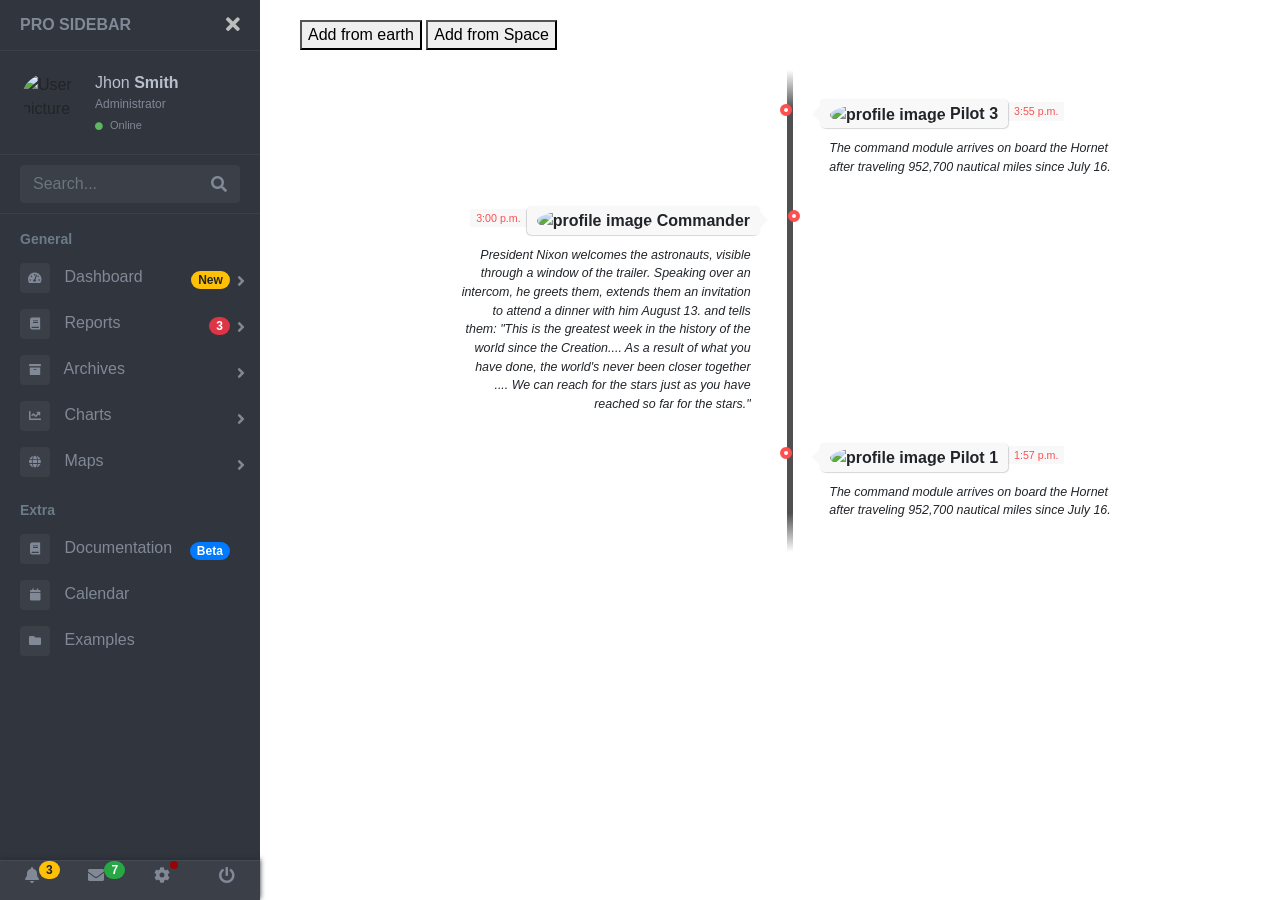
==== archive/index.html @ a6f6be6d "added archive" ====
<!DOCTYPE html>
<html lang="en">

<head>
	<meta charset="UTF-8">
	<title>Archive</title>
	<link rel="stylesheet" href="./style.css">
	<link rel="stylesheet" href="path/to/font-awesome/css/font-awesome.min.css">
	<link rel="stylesheet" href="https://cdnjs.cloudflare.com/ajax/libs/twitter-bootstrap/4.1.1/css/bootstrap.css">
	<link rel="stylesheet" href="https://use.fontawesome.com/releases/v5.0.13/css/all.css">

</head>

<body>
	<link
		href='https://fonts.googleapis.com/css?family=Open+Sans:400,300,300italic,400italic,600,600italic,700,700italic'
		rel='stylesheet' type='text/css'>
	<link href="">

	<div class="page-wrapper chiller-theme toggled">
		<a id="show-sidebar" class="btn btn-sm btn-dark" href="#">
			<i class="fas fa-bars"></i>
		</a>
		<nav id="sidebar" class="sidebar-wrapper">
			<div class="sidebar-content">
				<div class="sidebar-brand">
					<a href="#">pro sidebar</a>
					<div id="close-sidebar">
						<i class="fas fa-times"></i>
					</div>
				</div>
				<div class="sidebar-header">
					<div class="user-pic">
						<img class="img-responsive img-rounded"
							src="https://raw.githubusercontent.com/azouaoui-med/pro-sidebar-template/gh-pages/src/img/user.jpg"
							alt="User picture">
					</div>
					<div class="user-info">
						<span class="user-name">Jhon
							<strong>Smith</strong>
						</span>
						<span class="user-role">Administrator</span>
						<span class="user-status">
							<i class="fa fa-circle"></i>
							<span>Online</span>
						</span>
					</div>
				</div>
				<!-- sidebar-header  -->
				<div class="sidebar-search">
					<div>
						<div class="input-group">
							<input type="text" class="form-control search-menu" placeholder="Search...">
							<div class="input-group-append">
								<span class="input-group-text">
									<i class="fa fa-search" aria-hidden="true"></i>
								</span>
							</div>
						</div>
					</div>
				</div>
				<!-- sidebar-search  -->
				<div class="sidebar-menu">
					<ul>
						<li class="header-menu">
							<span>General</span>
						</li>
						<li class="sidebar-dropdown">
							<a href="#">
								<i class="fa fa-tachometer-alt"></i>
								<span>Dashboard</span>
								<span class="badge badge-pill badge-warning">New</span>
							</a>
							<div class="sidebar-submenu">
								<ul>
									<li>
										<a href="#">Archive 1
											<span class="badge badge-pill badge-success">Pro</span>
										</a>
									</li>
									<li>
										<a href="#">Lunar mission 2021</a>
									</li>
									<li>
										<a href="#">applo 11</a>
									</li>
								</ul>
							</div>
						</li>
						<li class="sidebar-dropdown">
							<a href="#">
								<i class="fa fa-book"></i>
								<span>Reports</span>
								<span class="badge badge-pill badge-danger">3</span>
							</a>
							<div class="sidebar-submenu">
								<ul>
									<li>
										<a href="#">Create new

										</a>
									</li>
									<li>
										<a href="#">Import</a>
									</li>
									<li>
										<a href="#">Credit cart</a>
									</li>
								</ul>
							</div>
						</li>
						<li class="sidebar-dropdown">
							<a href="#">
								<i class="fa fa-archive"></i>
								<span>Archives</span>
							</a>
							<div class="sidebar-submenu">
								<ul>
									<li>
										<a href="#">General</a>
									</li>
									<li>
										<a href="#">Panels</a>
									</li>
									<li>
										<a href="#">Tables</a>
									</li>
									<li>
										<a href="#">Icons</a>
									</li>
									<li>
										<a href="#">Forms</a>
									</li>
								</ul>
							</div>
						</li>
						<li class="sidebar-dropdown">
							<a href="#">
								<i class="fa fa-chart-line"></i>
								<span>Charts</span>
							</a>
							<div class="sidebar-submenu">
								<ul>
									<li>
										<a href="#">Pie chart</a>
									</li>
									<li>
										<a href="#">Line chart</a>
									</li>
									<li>
										<a href="#">Bar chart</a>
									</li>
									<li>
										<a href="#">Histogram</a>
									</li>
								</ul>
							</div>
						</li>
						<li class="sidebar-dropdown">
							<a href="#">
								<i class="fa fa-globe"></i>
								<span>Maps</span>
							</a>
							<div class="sidebar-submenu">
								<ul>
									<li>
										<a href="#">Google maps</a>
									</li>
									<li>
										<a href="#">Open street map</a>
									</li>
								</ul>
							</div>
						</li>
						<li class="header-menu">
							<span>Extra</span>
						</li>
						<li>
							<a href="#">
								<i class="fa fa-book"></i>
								<span>Documentation</span>
								<span class="badge badge-pill badge-primary">Beta</span>
							</a>
						</li>
						<li>
							<a href="#">
								<i class="fa fa-calendar"></i>
								<span>Calendar</span>
							</a>
						</li>
						<li>
							<a href="#">
								<i class="fa fa-folder"></i>
								<span>Examples</span>
							</a>
						</li>
					</ul>
				</div>
				<!-- sidebar-menu  -->
			</div>
			<!-- sidebar-content  -->
			<div class="sidebar-footer">
				<a href="#">
					<i class="fa fa-bell"></i>
					<span class="badge badge-pill badge-warning notification">3</span>
				</a>
				<a href="#">
					<i class="fa fa-envelope"></i>
					<span class="badge badge-pill badge-success notification">7</span>
				</a>
				<a href="#">
					<i class="fa fa-cog"></i>
					<span class="badge-sonar"></span>
				</a>
				<a href="#">
					<i class="fa fa-power-off"></i>
				</a>
			</div>
		</nav>
		<main class="page-content">

			<button style="top:0px;left:0px; postion: absolute;" onclick="earth();">
				Add from earth
			</button>
			<button style="top:0px;left:100%; postion: absolute;" onclick="space();">
				Add from Space
			</button>

			<ul class="timeline" id="timelinemain">

				<li>
					<div class="direction-r">
						<div class="flag-wrapper">
							<span class="flag"> <img
									src="https://freedesignfile.com/upload/2017/08/spaceship-icon-vector.png"
									alt="profile image"> Pilot 3</span>
							<span class="time-wrapper"><span class="time">3:55 p.m.</span></span>
						</div>
						<div class="desc">The command module arrives on board the Hornet after traveling 952,700
							nautical miles since July 16.</div>
					</div>
				</li>

				<li>
					<div class="direction-l">
						<div class="flag-wrapper">
							<span class="flag"><img src="https://icon-library.com/images/icon-earth/icon-earth-14.jpg"
									alt="profile image"> Commander</span>
							<span class="time-wrapper"><span class="time">3:00 p.m.</span></span>
						</div>
						<div class="desc">President Nixon welcomes the astronauts, visible through a window of the
							trailer. Speaking over an intercom, he greets them, extends them an invitation to attend a
							dinner with him August 13. and tells them:

							"This is the greatest week in the history of the world since the Creation.... As a result of
							what you have done, the world's never been closer together .... We can reach for the stars
							just as you have reached so far for the stars."</div>
					</div>
				</li>

				<li>
					<div class="direction-r">
						<div class="flag-wrapper">
							<span class="flag"> <img
									src="https://freedesignfile.com/upload/2017/08/spaceship-icon-vector.png"
									alt="profile image"> Pilot 1</span>
							<span class="time-wrapper"><span class="time">1:57 p.m.</span></span>
						</div>
						<div class="desc">The command module arrives on board the Hornet after traveling 952,700
							nautical miles since July 16.</div>
					</div>
				</li>

			</ul>
		</main>
	</div>


	<script src="demo.js">
	</script>
	<script src='https://cdnjs.cloudflare.com/ajax/libs/jquery/2.1.3/jquery.min.js'></script>
	<script src="https://cdnjs.cloudflare.com/ajax/libs/popper.js/1.14.3/esm/popper.js"></script>
	<script src="https://cdnjs.cloudflare.com/ajax/libs/twitter-bootstrap/4.1.1/js/bootstrap.js"></script>
</body>

</html>
---- archive/style.css ----
img {
    border-radius: 50%;
    -o-object-fit: cover;
       object-fit: cover;
    width: 40px;
    height: 40px;
  }

body {	
    margin: 0;
    padding: 0;
    background: rgb(230,230,230);
    
    color: rgb(50,50,50);
    font-family: 'Open Sans', sans-serif;
    font-size: 112.5%;
    line-height: 1.6em;
  }
  
  /* ================ The Timeline ================ */
  
  .timeline {
    position: relative;
    width: 660px;
    margin: 0 auto;
    margin-top: 20px;
    padding: 1em 0;
    list-style-type: none;
  }
  
  .timeline:before {
    position: absolute;
    left: 50%;
    top: 0;
    content: ' ';
    display: block;
    width: 6px;
    height: 100%;
    margin-left: -3px;
    background: rgb(80,80,80);
    background: -moz-linear-gradient(top, rgba(80,80,80,0) 0%, rgb(80,80,80) 8%, rgb(80,80,80) 92%, rgba(80,80,80,0) 100%);
    background: -webkit-gradient(linear, left top, left bottom, color-stop(0%,rgba(30,87,153,1)), color-stop(100%,rgba(125,185,232,1)));
    background: -webkit-linear-gradient(top, rgba(80,80,80,0) 0%, rgb(80,80,80) 8%, rgb(80,80,80) 92%, rgba(80,80,80,0) 100%);
    background: -o-linear-gradient(top, rgba(80,80,80,0) 0%, rgb(80,80,80) 8%, rgb(80,80,80) 92%, rgba(80,80,80,0) 100%);
    background: -ms-linear-gradient(top, rgba(80,80,80,0) 0%, rgb(80,80,80) 8%, rgb(80,80,80) 92%, rgba(80,80,80,0) 100%);
    background: linear-gradient(to bottom, rgba(80,80,80,0) 0%, rgb(80,80,80) 8%, rgb(80,80,80) 92%, rgba(80,80,80,0) 100%);
    
    z-index: 5;
  }
  
  .timeline li {
    padding: 1em 0;
  }
  
  .timeline li:after {
    content: "";
    display: block;
    height: 0;
    clear: both;
    visibility: hidden;
  }
  
  .direction-l {
    position: relative;
    width: 300px;
    float: left;
    text-align: right;
  }
  
  .direction-r {
    position: relative;
    width: 300px;
    float: right;
  }
  
  .flag-wrapper {
    position: relative;
    display: inline-block;
    
    text-align: center;
  }
  
  .flag {
    position: relative;
    display: inline;
    background: rgb(248,248,248);
    padding: 6px 10px;
    border-radius: 5px;
    
    font-weight: 600;
    text-align: left;
  }
  
  .direction-l .flag {
    -webkit-box-shadow: -1px 1px 1px rgba(0,0,0,0.15), 0 0 1px rgba(0,0,0,0.15);
    -moz-box-shadow: -1px 1px 1px rgba(0,0,0,0.15), 0 0 1px rgba(0,0,0,0.15);
    box-shadow: -1px 1px 1px rgba(0,0,0,0.15), 0 0 1px rgba(0,0,0,0.15);
  }
  
  .direction-r .flag {
    -webkit-box-shadow: 1px 1px 1px rgba(0,0,0,0.15), 0 0 1px rgba(0,0,0,0.15);
    -moz-box-shadow: 1px 1px 1px rgba(0,0,0,0.15), 0 0 1px rgba(0,0,0,0.15);
    box-shadow: 1px 1px 1px rgba(0,0,0,0.15), 0 0 1px rgba(0,0,0,0.15);
  }
  
  .direction-l .flag:before,
  .direction-r .flag:before {
    position: absolute;
    top: 50%;
    right: -40px;
    content: ' ';
    display: block;
    width: 12px;
    height: 12px;
    margin-top: -10px;
    background: #fff;
    border-radius: 10px;
    border: 4px solid rgb(255,80,80);
    z-index: 10;
  }
  
  .direction-r .flag:before {
    left: -40px;
  }
  
  .direction-l .flag:after {
    content: "";
    position: absolute;
    left: 100%;
    top: 50%;
    height: 0;
    width: 0;
    margin-top: -8px;
    border: solid transparent;
    border-left-color: rgb(248,248,248);
    border-width: 8px;
    pointer-events: none;
  }
  
  .direction-r .flag:after {
    content: "";
    position: absolute;
    right: 100%;
    top: 50%;
    height: 0;
    width: 0;
    margin-top: -8px;
    border: solid transparent;
    border-right-color: rgb(248,248,248);
    border-width: 8px;
    pointer-events: none;
  }
  
  .time-wrapper {
    display: inline;
    
    line-height: 1em;
    font-size: 0.66666em;
    color: rgb(250,80,80);
    vertical-align: middle;
  }
  
  .direction-l .time-wrapper {
    float: left;
  }
  
  .direction-r .time-wrapper {
    float: right;
  }
  
  .time {
    display: inline-block;
    padding: 4px 6px;
    background: rgb(248,248,248);
  }
  
  .desc {
    margin: 1em 0.75em 0 0;
    
    font-size: 0.77777em;
    font-style: italic;
    line-height: 1.5em;
  }
  
  .direction-r .desc {
    margin: 1em 0 0 0.75em;
  }
  
  /* ================ Timeline Media Queries ================ */
  
  @media screen and (max-width: 660px) {
  
  .timeline {
       width: 100%;
      padding: 4em 0 1em 0;
  }
  
  .timeline li {
      padding: 2em 0;
  }
  
  .direction-l,
  .direction-r {
      float: none;
      width: 100%;
  
      text-align: center;
  }
  
  .flag-wrapper {
      text-align: center;
  }
  
  .flag {
      background: rgb(255,255,255);
      z-index: 15;
  }
  
  .direction-l .flag:before,
  .direction-r .flag:before {
    position: absolute;
    top: -30px;
      left: 50%;
      content: ' ';
      display: block;
      width: 12px;
      height: 12px;
      margin-left: -9px;
      background: #fff;
      border-radius: 10px;
      border: 4px solid rgb(255,80,80);
      z-index: 10;
  }
  
  .direction-l .flag:after,
  .direction-r .flag:after {
      content: "";
      position: absolute;
      left: 50%;
      top: -8px;
      height: 0;
      width: 0;
      margin-left: -8px;
      border: solid transparent;
      border-bottom-color: rgb(255,255,255);
      border-width: 8px;
      pointer-events: none;
  }
  
  .time-wrapper {
      display: block;
      position: relative;
      margin: 4px 0 0 0;
      z-index: 14;
  }
  
  .direction-l .time-wrapper {
      float: none;
  }
  
  .direction-r .time-wrapper {
      float: none;
  }


  
  .desc {
      position: relative;
      margin: 1em 0 0 0;
      padding: 1em;
      background: rgb(245,245,245);
      -webkit-box-shadow: 0 0 1px rgba(0,0,0,0.20);
      -moz-box-shadow: 0 0 1px rgba(0,0,0,0.20);
      box-shadow: 0 0 1px rgba(0,0,0,0.20);
      
    z-index: 15;
  }
  
  .direction-l .desc,
  .direction-r .desc {
      position: relative;
      margin: 1em 1em 0 1em;
      padding: 1em;
      
    z-index: 15;
  }
  
  }
  
  @media screen and (min-width: 400px ?? max-width: 660px) {
  
  .direction-l .desc,
  .direction-r .desc {
      margin: 1em 4em 0 4em;
  }
  
  }

  @keyframes swing {
    0% {
      transform: rotate(0deg);
    }
    10% {
      transform: rotate(10deg);
    }
    30% {
      transform: rotate(0deg);
    }
    40% {
      transform: rotate(-10deg);
    }
    50% {
      transform: rotate(0deg);
    }
    60% {
      transform: rotate(5deg);
    }
    70% {
      transform: rotate(0deg);
    }
    80% {
      transform: rotate(-5deg);
    }
    100% {
      transform: rotate(0deg);
    }
  }
  
  @keyframes sonar {
    0% {
      transform: scale(0.9);
      opacity: 1;
    }
    100% {
      transform: scale(2);
      opacity: 0;
    }
  }
  body {
    font-size: 0.9rem;
  }
  .page-wrapper .sidebar-wrapper,
  .sidebar-wrapper .sidebar-brand > a,
  .sidebar-wrapper .sidebar-dropdown > a:after,
  .sidebar-wrapper .sidebar-menu .sidebar-dropdown .sidebar-submenu li a:before,
  .sidebar-wrapper ul li a i,
  .page-wrapper .page-content,
  .sidebar-wrapper .sidebar-search input.search-menu,
  .sidebar-wrapper .sidebar-search .input-group-text,
  .sidebar-wrapper .sidebar-menu ul li a,
  #show-sidebar,
  #close-sidebar {
    -webkit-transition: all 0.3s ease;
    -moz-transition: all 0.3s ease;
    -ms-transition: all 0.3s ease;
    -o-transition: all 0.3s ease;
    transition: all 0.3s ease;
  }
  
  /*----------------page-wrapper----------------*/
  
  .page-wrapper {
    height: 100vh;
  }
  
  .page-wrapper .theme {
    width: 40px;
    height: 40px;
    display: inline-block;
    border-radius: 4px;
    margin: 2px;
  }
  
  .page-wrapper .theme.chiller-theme {
    background: #1e2229;
  }
  
  /*----------------toggeled sidebar----------------*/
  
  .page-wrapper.toggled .sidebar-wrapper {
    left: 0px;
  }
  
  @media screen and (min-width: 768px) {
    .page-wrapper.toggled .page-content {
      padding-left: 300px;
    }
  }
  /*----------------show sidebar button----------------*/
  #show-sidebar {
    position: fixed;
    left: 0;
    top: 10px;
    border-radius: 0 4px 4px 0px;
    width: 35px;
    transition-delay: 0.3s;
  }
  .page-wrapper.toggled #show-sidebar {
    left: -40px;
  }
  /*----------------sidebar-wrapper----------------*/
  
  .sidebar-wrapper {
    width: 260px;
    height: 100%;
    max-height: 100%;
    position: fixed;
    top: 0;
    left: -300px;
    z-index: 999;
  }
  
  .sidebar-wrapper ul {
    list-style-type: none;
    padding: 0;
    margin: 0;
  }
  
  .sidebar-wrapper a {
    text-decoration: none;
  }
  
  /*----------------sidebar-content----------------*/
  
  .sidebar-content {
    max-height: calc(100% - 30px);
    height: calc(100% - 30px);
    overflow-y: auto;
    position: relative;
  }
  
  .sidebar-content.desktop {
    overflow-y: hidden;
  }
  
  /*--------------------sidebar-brand----------------------*/
  
  .sidebar-wrapper .sidebar-brand {
    padding: 10px 20px;
    display: flex;
    align-items: center;
  }
  
  .sidebar-wrapper .sidebar-brand > a {
    text-transform: uppercase;
    font-weight: bold;
    flex-grow: 1;
  }
  
  .sidebar-wrapper .sidebar-brand #close-sidebar {
    cursor: pointer;
    font-size: 20px;
  }
  /*--------------------sidebar-header----------------------*/
  
  .sidebar-wrapper .sidebar-header {
    padding: 20px;
    overflow: hidden;
  }
  
  .sidebar-wrapper .sidebar-header .user-pic {
    float: left;
    width: 60px;
    padding: 2px;
    border-radius: 12px;
    margin-right: 15px;
    overflow: hidden;
  }
  
  .sidebar-wrapper .sidebar-header .user-pic img {
    object-fit: cover;
    height: 100%;
    width: 100%;
  }
  
  .sidebar-wrapper .sidebar-header .user-info {
    float: left;
  }
  
  .sidebar-wrapper .sidebar-header .user-info > span {
    display: block;
  }
  
  .sidebar-wrapper .sidebar-header .user-info .user-role {
    font-size: 12px;
  }
  
  .sidebar-wrapper .sidebar-header .user-info .user-status {
    font-size: 11px;
    margin-top: 4px;
  }
  
  .sidebar-wrapper .sidebar-header .user-info .user-status i {
    font-size: 8px;
    margin-right: 4px;
    color: #5cb85c;
  }
  
  /*-----------------------sidebar-search------------------------*/
  
  .sidebar-wrapper .sidebar-search > div {
    padding: 10px 20px;
  }
  
  /*----------------------sidebar-menu-------------------------*/
  
  .sidebar-wrapper .sidebar-menu {
    padding-bottom: 10px;
  }
  
  .sidebar-wrapper .sidebar-menu .header-menu span {
    font-weight: bold;
    font-size: 14px;
    padding: 15px 20px 5px 20px;
    display: inline-block;
  }
  
  .sidebar-wrapper .sidebar-menu ul li a {
    display: inline-block;
    width: 100%;
    text-decoration: none;
    position: relative;
    padding: 8px 30px 8px 20px;
  }
  
  .sidebar-wrapper .sidebar-menu ul li a i {
    margin-right: 10px;
    font-size: 12px;
    width: 30px;
    height: 30px;
    line-height: 30px;
    text-align: center;
    border-radius: 4px;
  }
  
  .sidebar-wrapper .sidebar-menu ul li a:hover > i::before {
    display: inline-block;
    animation: swing ease-in-out 0.5s 1 alternate;
  }
  
  .sidebar-wrapper .sidebar-menu .sidebar-dropdown > a:after {
    font-family: "Font Awesome 5 Free";
    font-weight: 900;
    content: "\f105";
    font-style: normal;
    display: inline-block;
    font-style: normal;
    font-variant: normal;
    text-rendering: auto;
    -webkit-font-smoothing: antialiased;
    -moz-osx-font-smoothing: grayscale;
    text-align: center;
    background: 0 0;
    position: absolute;
    right: 15px;
    top: 14px;
  }
  
  .sidebar-wrapper .sidebar-menu .sidebar-dropdown .sidebar-submenu ul {
    padding: 5px 0;
  }
  
  .sidebar-wrapper .sidebar-menu .sidebar-dropdown .sidebar-submenu li {
    padding-left: 25px;
    font-size: 13px;
  }
  
  .sidebar-wrapper .sidebar-menu .sidebar-dropdown .sidebar-submenu li a:before {
    content: "\f111";
    font-family: "Font Awesome 5 Free";
    font-weight: 400;
    font-style: normal;
    display: inline-block;
    text-align: center;
    text-decoration: none;
    -webkit-font-smoothing: antialiased;
    -moz-osx-font-smoothing: grayscale;
    margin-right: 10px;
    font-size: 8px;
  }
  
  .sidebar-wrapper .sidebar-menu ul li a span.label,
  .sidebar-wrapper .sidebar-menu ul li a span.badge {
    float: right;
    margin-top: 8px;
    margin-left: 5px;
  }
  
  .sidebar-wrapper .sidebar-menu .sidebar-dropdown .sidebar-submenu li a .badge,
  .sidebar-wrapper .sidebar-menu .sidebar-dropdown .sidebar-submenu li a .label {
    float: right;
    margin-top: 0px;
  }
  
  .sidebar-wrapper .sidebar-menu .sidebar-submenu {
    display: none;
  }
  
  .sidebar-wrapper .sidebar-menu .sidebar-dropdown.active > a:after {
    transform: rotate(90deg);
    right: 17px;
  }
  
  /*--------------------------side-footer------------------------------*/
  
  .sidebar-footer {
    position: absolute;
    width: 100%;
    bottom: 0;
    display: flex;
    height: 40px;
  }
  
  .sidebar-footer > a {
    flex-grow: 1;
    text-align: center;
    height: 30px;
    line-height: 30px;
    position: relative;
  }
  
  .sidebar-footer > a .notification {
    position: absolute;
    top: 0;
  }
  
  .badge-sonar {
    display: inline-block;
    background: #980303;
    border-radius: 50%;
    height: 8px;
    width: 8px;
    position: absolute;
    top: 0;
  }
  
  .badge-sonar:after {
    content: "";
    position: absolute;
    top: 0;
    left: 0;
    border: 2px solid #980303;
    opacity: 0;
    border-radius: 50%;
    width: 100%;
    height: 100%;
    animation: sonar 1.5s infinite;
  }
  
  /*--------------------------page-content-----------------------------*/
  
  .page-wrapper .page-content {
    display: inline-block;
    width: 100%;
    padding-left: 0px;
    padding-top: 20px;
  }
  
  .page-wrapper .page-content > div {
    padding: 20px 40px;
  }
  
  .page-wrapper .page-content {
    overflow-x: hidden;
  }
  
  /*------scroll bar---------------------*/
  
  ::-webkit-scrollbar {
    width: 5px;
    height: 7px;
  }
  ::-webkit-scrollbar-button {
    width: 0px;
    height: 0px;
  }
  ::-webkit-scrollbar-thumb {
    background: #525965;
    border: 0px none #ffffff;
    border-radius: 0px;
  }
  ::-webkit-scrollbar-thumb:hover {
    background: #525965;
  }
  ::-webkit-scrollbar-thumb:active {
    background: #525965;
  }
  ::-webkit-scrollbar-track {
    background: transparent;
    border: 0px none #ffffff;
    border-radius: 50px;
  }
  ::-webkit-scrollbar-track:hover {
    background: transparent;
  }
  ::-webkit-scrollbar-track:active {
    background: transparent;
  }
  ::-webkit-scrollbar-corner {
    background: transparent;
  }
  
  
  /*-----------------------------chiller-theme-------------------------------------------------*/
  
  .chiller-theme .sidebar-wrapper {
      background: #31353D;
  }
  
  .chiller-theme .sidebar-wrapper .sidebar-header,
  .chiller-theme .sidebar-wrapper .sidebar-search,
  .chiller-theme .sidebar-wrapper .sidebar-menu {
      border-top: 1px solid #3a3f48;
  }
  
  .chiller-theme .sidebar-wrapper .sidebar-search input.search-menu,
  .chiller-theme .sidebar-wrapper .sidebar-search .input-group-text {
      border-color: transparent;
      box-shadow: none;
  }
  
  .chiller-theme .sidebar-wrapper .sidebar-header .user-info .user-role,
  .chiller-theme .sidebar-wrapper .sidebar-header .user-info .user-status,
  .chiller-theme .sidebar-wrapper .sidebar-search input.search-menu,
  .chiller-theme .sidebar-wrapper .sidebar-search .input-group-text,
  .chiller-theme .sidebar-wrapper .sidebar-brand>a,
  .chiller-theme .sidebar-wrapper .sidebar-menu ul li a,
  .chiller-theme .sidebar-footer>a {
      color: #818896;
  }
  
  .chiller-theme .sidebar-wrapper .sidebar-menu ul li:hover>a,
  .chiller-theme .sidebar-wrapper .sidebar-menu .sidebar-dropdown.active>a,
  .chiller-theme .sidebar-wrapper .sidebar-header .user-info,
  .chiller-theme .sidebar-wrapper .sidebar-brand>a:hover,
  .chiller-theme .sidebar-footer>a:hover i {
      color: #b8bfce;
  }
  
  .page-wrapper.chiller-theme.toggled #close-sidebar {
      color: #bdbdbd;
  }
  
  .page-wrapper.chiller-theme.toggled #close-sidebar:hover {
      color: #ffffff;
  }
  
  .chiller-theme .sidebar-wrapper ul li:hover a i,
  .chiller-theme .sidebar-wrapper .sidebar-dropdown .sidebar-submenu li a:hover:before,
  .chiller-theme .sidebar-wrapper .sidebar-search input.search-menu:focus+span,
  .chiller-theme .sidebar-wrapper .sidebar-menu .sidebar-dropdown.active a i {
      color: #16c7ff;
      text-shadow:0px 0px 10px rgba(22, 199, 255, 0.5);
  }
  
  .chiller-theme .sidebar-wrapper .sidebar-menu ul li a i,
  .chiller-theme .sidebar-wrapper .sidebar-menu .sidebar-dropdown div,
  .chiller-theme .sidebar-wrapper .sidebar-search input.search-menu,
  .chiller-theme .sidebar-wrapper .sidebar-search .input-group-text {
      background: #3a3f48;
  }
  
  .chiller-theme .sidebar-wrapper .sidebar-menu .header-menu span {
      color: #6c7b88;
  }
  
  .chiller-theme .sidebar-footer {
      background: #3a3f48;
      box-shadow: 0px -1px 5px #282c33;
      border-top: 1px solid #464a52;
  }
  
  .chiller-theme .sidebar-footer>a:first-child {
      border-left: none;
  }
  
  .chiller-theme .sidebar-footer>a:last-child {
      border-right: none;
  }
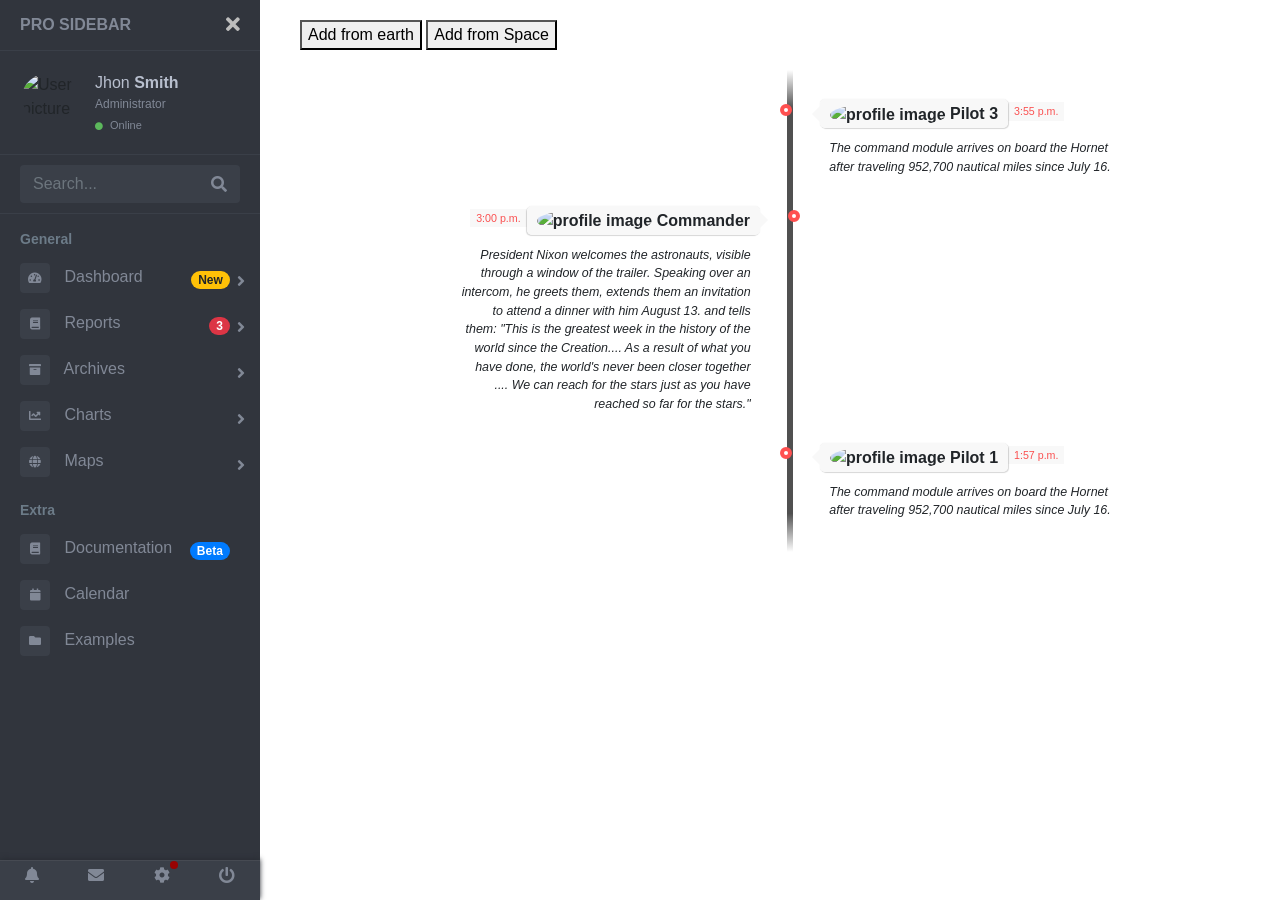
==== commit 275c38d4: "Update index.html" ====
--- a/archive/index.html
+++ b/archive/index.html
@@ -103,9 +103,6 @@
 									<li>
 										<a href="#">Import</a>
 									</li>
-									<li>
-										<a href="#">Credit cart</a>
-									</li>
 								</ul>
 							</div>
 						</li>
@@ -126,10 +123,10 @@
 										<a href="#">Tables</a>
 									</li>
 									<li>
-										<a href="#">Icons</a>
-									</li>
-									<li>
 										<a href="#">Forms</a>
+									</li>
+									<li>
+										<a href="#">Others</a>
 									</li>
 								</ul>
 							</div>
@@ -142,16 +139,16 @@
 							<div class="sidebar-submenu">
 								<ul>
 									<li>
-										<a href="#">Pie chart</a>
-									</li>
-									<li>
-										<a href="#">Line chart</a>
-									</li>
-									<li>
-										<a href="#">Bar chart</a>
-									</li>
-									<li>
-										<a href="#">Histogram</a>
+										<a href="#">Real-time</a>
+									</li>
+									<li>
+										<a href="#">Data</a>
+									</li>
+									<li>
+										<a href="#">Timeline charts</a>
+									</li>
+									<li>
+										<a href="#">Others</a>
 									</li>
 								</ul>
 							</div>
@@ -164,10 +161,10 @@
 							<div class="sidebar-submenu">
 								<ul>
 									<li>
-										<a href="#">Google maps</a>
-									</li>
-									<li>
-										<a href="#">Open street map</a>
+										<a href="#">Trajectory maps</a>
+									</li>
+									<li>
+										<a href="#">others</a>
 									</li>
 								</ul>
 							</div>
@@ -202,11 +199,11 @@
 			<div class="sidebar-footer">
 				<a href="#">
 					<i class="fa fa-bell"></i>
-					<span class="badge badge-pill badge-warning notification">3</span>
+					<!--<span class="badge badge-pill badge-warning notification">3</span>-->
 				</a>
 				<a href="#">
 					<i class="fa fa-envelope"></i>
-					<span class="badge badge-pill badge-success notification">7</span>
+					<!--<span class="badge badge-pill badge-success notification">7</span>-->
 				</a>
 				<a href="#">
 					<i class="fa fa-cog"></i>
@@ -281,6 +278,38 @@
 	<script src='https://cdnjs.cloudflare.com/ajax/libs/jquery/2.1.3/jquery.min.js'></script>
 	<script src="https://cdnjs.cloudflare.com/ajax/libs/popper.js/1.14.3/esm/popper.js"></script>
 	<script src="https://cdnjs.cloudflare.com/ajax/libs/twitter-bootstrap/4.1.1/js/bootstrap.js"></script>
+	<script>
+		$(".sidebar-dropdown > a").click(function() {
+    $(".sidebar-submenu").slideUp(200);
+    if (
+      $(this)
+        .parent()
+        .hasClass("active")
+    ) {
+      $(".sidebar-dropdown").removeClass("active");
+      $(this)
+        .parent()
+        .removeClass("active");
+    } else {
+      $(".sidebar-dropdown").removeClass("active");
+      $(this)
+        .next(".sidebar-submenu")
+        .slideDown(200);
+      $(this)
+        .parent()
+        .addClass("active");
+    }
+  });
+  
+  $("#close-sidebar").click(function() {
+    $(".page-wrapper").removeClass("toggled");
+  });
+  $("#show-sidebar").click(function() {
+    $(".page-wrapper").addClass("toggled");
+  });
+  
+  
+	</script>
 </body>
 
 </html>
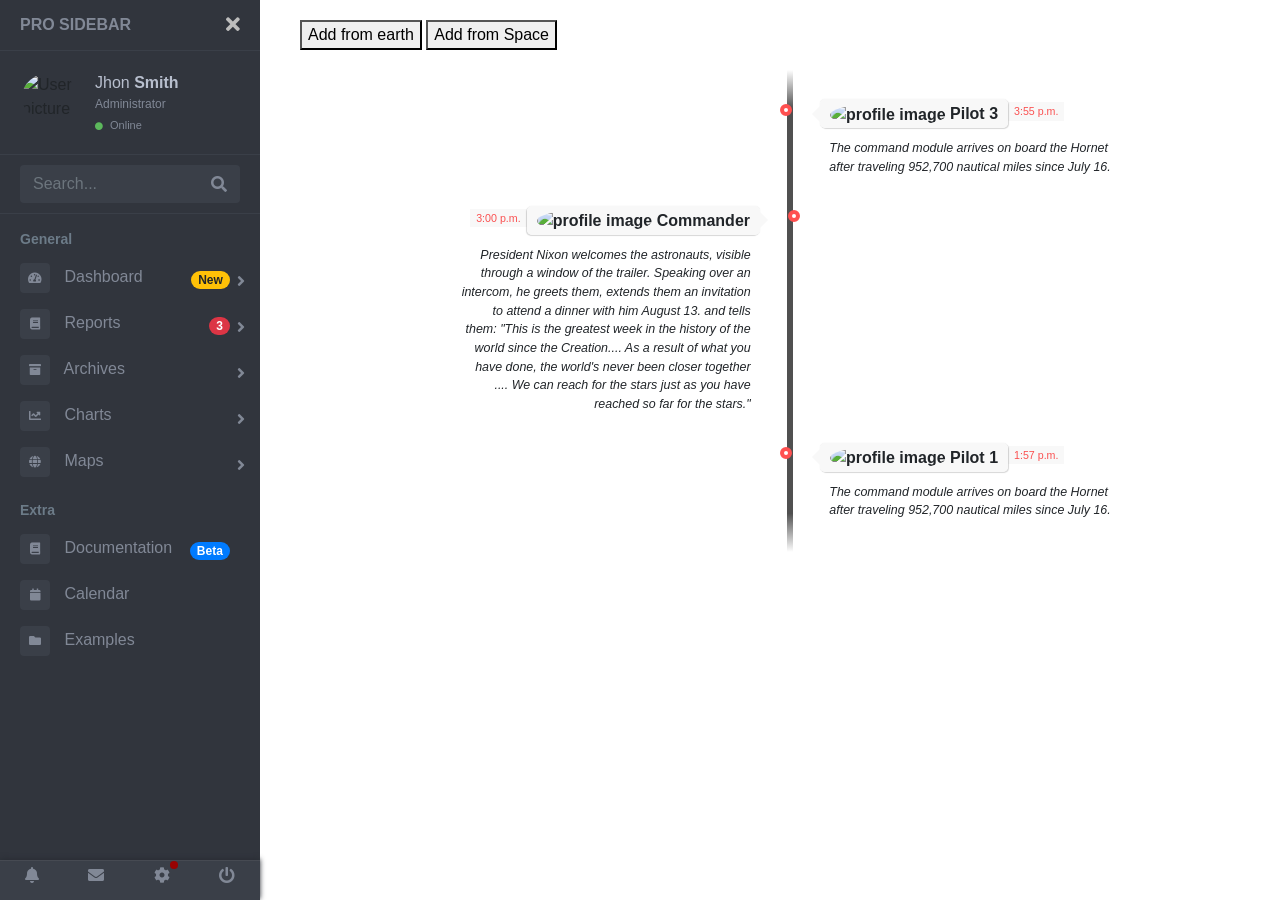
==== commit cfbc08cc: "Update index.html" ====
--- a/archive/index.html
+++ b/archive/index.html
@@ -278,6 +278,10 @@
 	<script src='https://cdnjs.cloudflare.com/ajax/libs/jquery/2.1.3/jquery.min.js'></script>
 	<script src="https://cdnjs.cloudflare.com/ajax/libs/popper.js/1.14.3/esm/popper.js"></script>
 	<script src="https://cdnjs.cloudflare.com/ajax/libs/twitter-bootstrap/4.1.1/js/bootstrap.js"></script>
+	<script src="https://www.gstatic.com/firebasejs/8.10.0/firebase-app.js"></script>
+    <script src="https://www.gstatic.com/firebasejs/8.10.0/firebase-auth.js"></script>
+    <script src="https://www.gstatic.com/firebasejs/8.10.0/firebase-analytics.js"></script>
+    <script src="https://www.gstatic.com/firebasejs/8.10.0/firebase-database.js"></script>
 	<script>
 		$(".sidebar-dropdown > a").click(function() {
     $(".sidebar-submenu").slideUp(200);
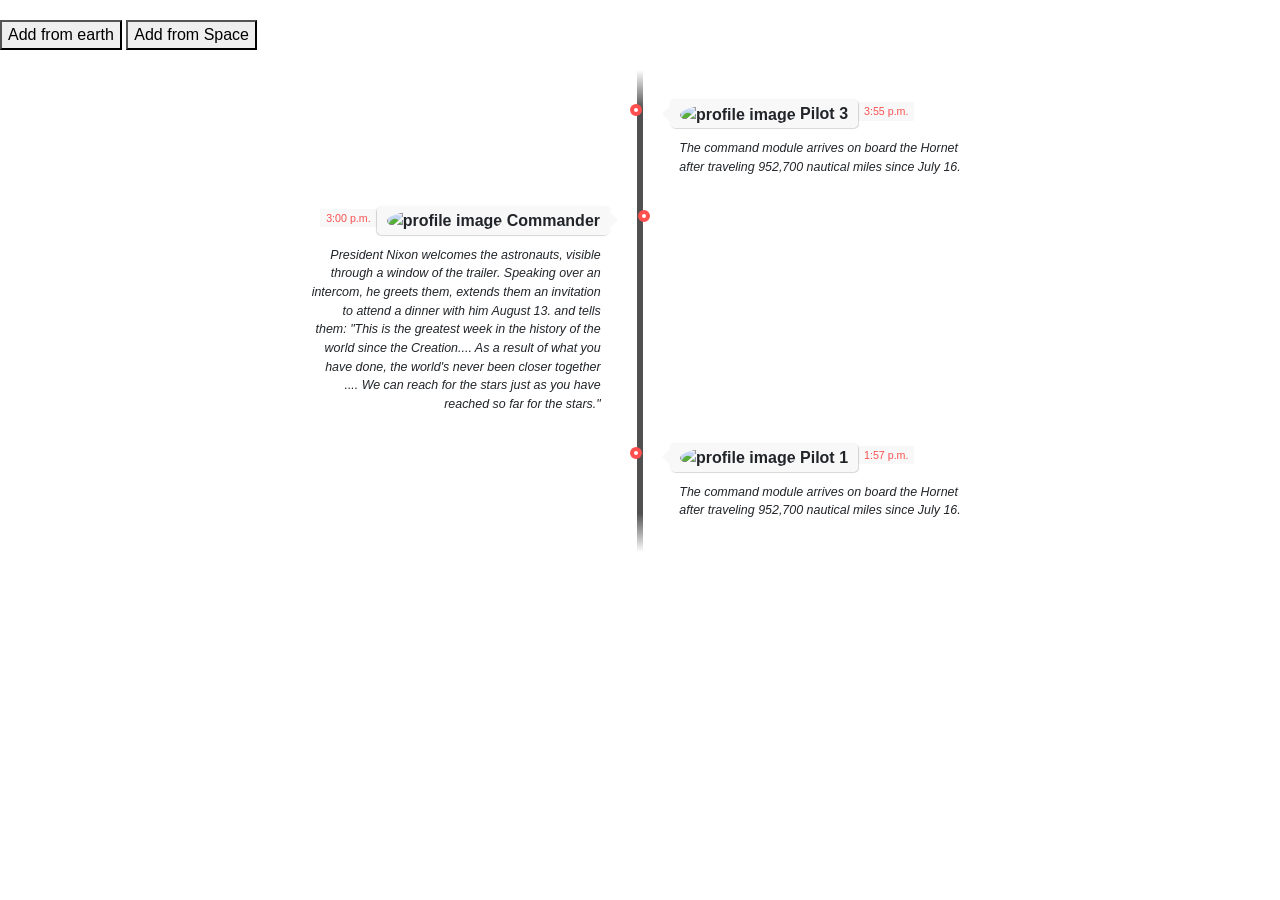
==== commit 7bb79671: "Update index.html" ====
--- a/archive/index.html
+++ b/archive/index.html
@@ -19,34 +19,23 @@
 
 	<div class="page-wrapper chiller-theme toggled">
 		<a id="show-sidebar" class="btn btn-sm btn-dark" href="#">
-			<i class="fas fa-bars"></i>
+			<i ></i>
 		</a>
-		<nav id="sidebar" class="sidebar-wrapper">
-			<div class="sidebar-content">
-				<div class="sidebar-brand">
-					<a href="#">pro sidebar</a>
-					<div id="close-sidebar">
-						<i class="fas fa-times"></i>
+		<nav  >
+			<div>
+				<div >
+					
+					
+						<i ></i>
 					</div>
 				</div>
 				<div class="sidebar-header">
 					<div class="user-pic">
-						<img class="img-responsive img-rounded"
-							src="https://raw.githubusercontent.com/azouaoui-med/pro-sidebar-template/gh-pages/src/img/user.jpg"
-							alt="User picture">
-					</div>
-					<div class="user-info">
-						<span class="user-name">Jhon
-							<strong>Smith</strong>
-						</span>
-						<span class="user-role">Administrator</span>
-						<span class="user-status">
-							<i class="fa fa-circle"></i>
-							<span>Online</span>
-						</span>
-					</div>
+						
+					</div>
+					<!--
 				</div>
-				<!-- sidebar-header  -->
+				 sidebar-header  
 				<div class="sidebar-search">
 					<div>
 						<div class="input-group">
@@ -59,7 +48,7 @@
 						</div>
 					</div>
 				</div>
-				<!-- sidebar-search  -->
+				 sidebar-search  
 				<div class="sidebar-menu">
 					<ul>
 						<li class="header-menu">
@@ -192,26 +181,21 @@
 							</a>
 						</li>
 					</ul>
-				</div>
+				</div>-->
 				<!-- sidebar-menu  -->
 			</div>
 			<!-- sidebar-content  -->
-			<div class="sidebar-footer">
-				<a href="#">
-					<i class="fa fa-bell"></i>
+			<div>
+				
+					
 					<!--<span class="badge badge-pill badge-warning notification">3</span>-->
-				</a>
-				<a href="#">
-					<i class="fa fa-envelope"></i>
+			
+				
 					<!--<span class="badge badge-pill badge-success notification">7</span>-->
-				</a>
-				<a href="#">
-					<i class="fa fa-cog"></i>
-					<span class="badge-sonar"></span>
-				</a>
-				<a href="#">
-					<i class="fa fa-power-off"></i>
-				</a>
+								
+		
+				
+		
 			</div>
 		</nav>
 		<main class="page-content">
@@ -316,4 +300,4 @@
 	</script>
 </body>
 
-</html>+</html>
--- a/archive/style.css
+++ b/archive/style.css
@@ -381,11 +381,8 @@
     left: 0px;
   }
   
-  @media screen and (min-width: 768px) {
-    .page-wrapper.toggled .page-content {
-      padding-left: 300px;
-    }
-  }
+
+  
   /*----------------show sidebar button----------------*/
   #show-sidebar {
     position: fixed;
@@ -650,14 +647,15 @@
   /*--------------------------page-content-----------------------------*/
   
   .page-wrapper .page-content {
-    display: inline-block;
+    display: block;
     width: 100%;
     padding-left: 0px;
     padding-top: 20px;
+ 
   }
   
   .page-wrapper .page-content > div {
-    padding: 20px 40px;
+    padding: 20px ;
   }
   
   .page-wrapper .page-content {
@@ -777,4 +775,4 @@
   .chiller-theme .sidebar-footer>a:last-child {
       border-right: none;
   }
-  +  
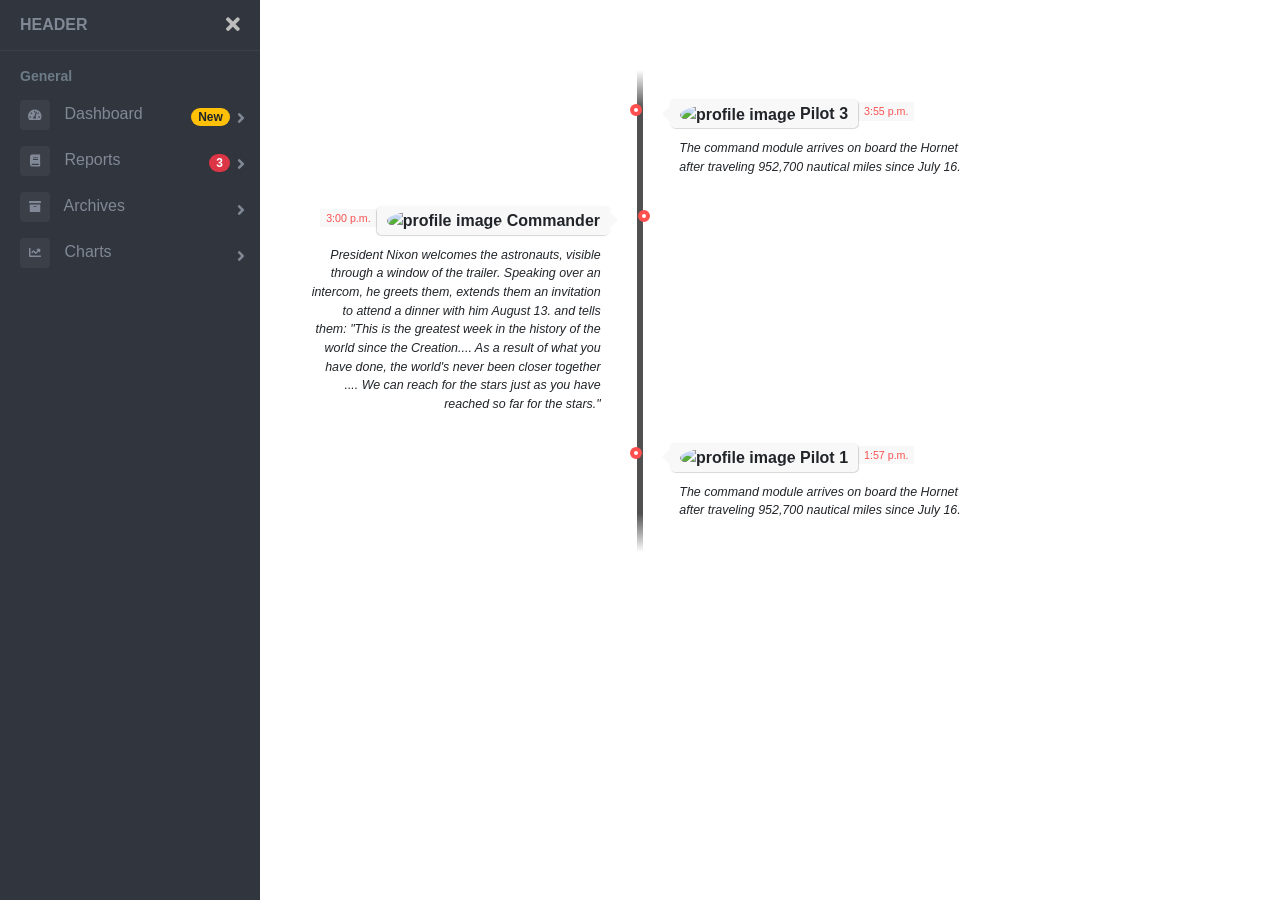
==== commit 29d2f370: "Update index.html" ====
--- a/archive/index.html
+++ b/archive/index.html
@@ -19,36 +19,24 @@
 
 	<div class="page-wrapper chiller-theme toggled">
 		<a id="show-sidebar" class="btn btn-sm btn-dark" href="#">
-			<i ></i>
+			<i class="fas fa-bars"></i>
 		</a>
-		<nav  >
-			<div>
+		<nav id="sidebar" class="sidebar-wrapper">
+			<div class="sidebar-content">
+				<div class="sidebar-brand">
+					<a href="#">Header</a>
+					<div id="close-sidebar">
+						<i class="fas fa-times"></i>
+					</div>
+				</div>
+				
+				<!-- sidebar-header  -->
 				<div >
-					
-					
-						<i ></i>
+					<div>
+						
 					</div>
 				</div>
-				<div class="sidebar-header">
-					<div class="user-pic">
-						
-					</div>
-					<!--
-				</div>
-				 sidebar-header  
-				<div class="sidebar-search">
-					<div>
-						<div class="input-group">
-							<input type="text" class="form-control search-menu" placeholder="Search...">
-							<div class="input-group-append">
-								<span class="input-group-text">
-									<i class="fa fa-search" aria-hidden="true"></i>
-								</span>
-							</div>
-						</div>
-					</div>
-				</div>
-				 sidebar-search  
+				<!-- sidebar-search  -->
 				<div class="sidebar-menu">
 					<ul>
 						<li class="header-menu">
@@ -143,60 +131,31 @@
 							</div>
 						</li>
 						<li class="sidebar-dropdown">
-							<a href="#">
-								<i class="fa fa-globe"></i>
-								<span>Maps</span>
-							</a>
+						
 							<div class="sidebar-submenu">
 								<ul>
 									<li>
 										<a href="#">Trajectory maps</a>
 									</li>
 									<li>
-										<a href="#">others</a>
+										
 									</li>
 								</ul>
 							</div>
 						</li>
 						<li class="header-menu">
-							<span>Extra</span>
-						</li>
-						<li>
-							<a href="#">
-								<i class="fa fa-book"></i>
-								<span>Documentation</span>
-								<span class="badge badge-pill badge-primary">Beta</span>
-							</a>
-						</li>
-						<li>
-							<a href="#">
-								<i class="fa fa-calendar"></i>
-								<span>Calendar</span>
-							</a>
-						</li>
-						<li>
-							<a href="#">
-								<i class="fa fa-folder"></i>
-								<span>Examples</span>
-							</a>
-						</li>
+							
+						</li>
+						
+							
+						
+						
 					</ul>
-				</div>-->
+				</div>
 				<!-- sidebar-menu  -->
 			</div>
 			<!-- sidebar-content  -->
-			<div>
-				
-					
-					<!--<span class="badge badge-pill badge-warning notification">3</span>-->
 			
-				
-					<!--<span class="badge badge-pill badge-success notification">7</span>-->
-								
-		
-				
-		
-			</div>
 		</nav>
 		<main class="page-content">
 
@@ -262,10 +221,6 @@
 	<script src='https://cdnjs.cloudflare.com/ajax/libs/jquery/2.1.3/jquery.min.js'></script>
 	<script src="https://cdnjs.cloudflare.com/ajax/libs/popper.js/1.14.3/esm/popper.js"></script>
 	<script src="https://cdnjs.cloudflare.com/ajax/libs/twitter-bootstrap/4.1.1/js/bootstrap.js"></script>
-	<script src="https://www.gstatic.com/firebasejs/8.10.0/firebase-app.js"></script>
-    <script src="https://www.gstatic.com/firebasejs/8.10.0/firebase-auth.js"></script>
-    <script src="https://www.gstatic.com/firebasejs/8.10.0/firebase-analytics.js"></script>
-    <script src="https://www.gstatic.com/firebasejs/8.10.0/firebase-database.js"></script>
 	<script>
 		$(".sidebar-dropdown > a").click(function() {
     $(".sidebar-submenu").slideUp(200);
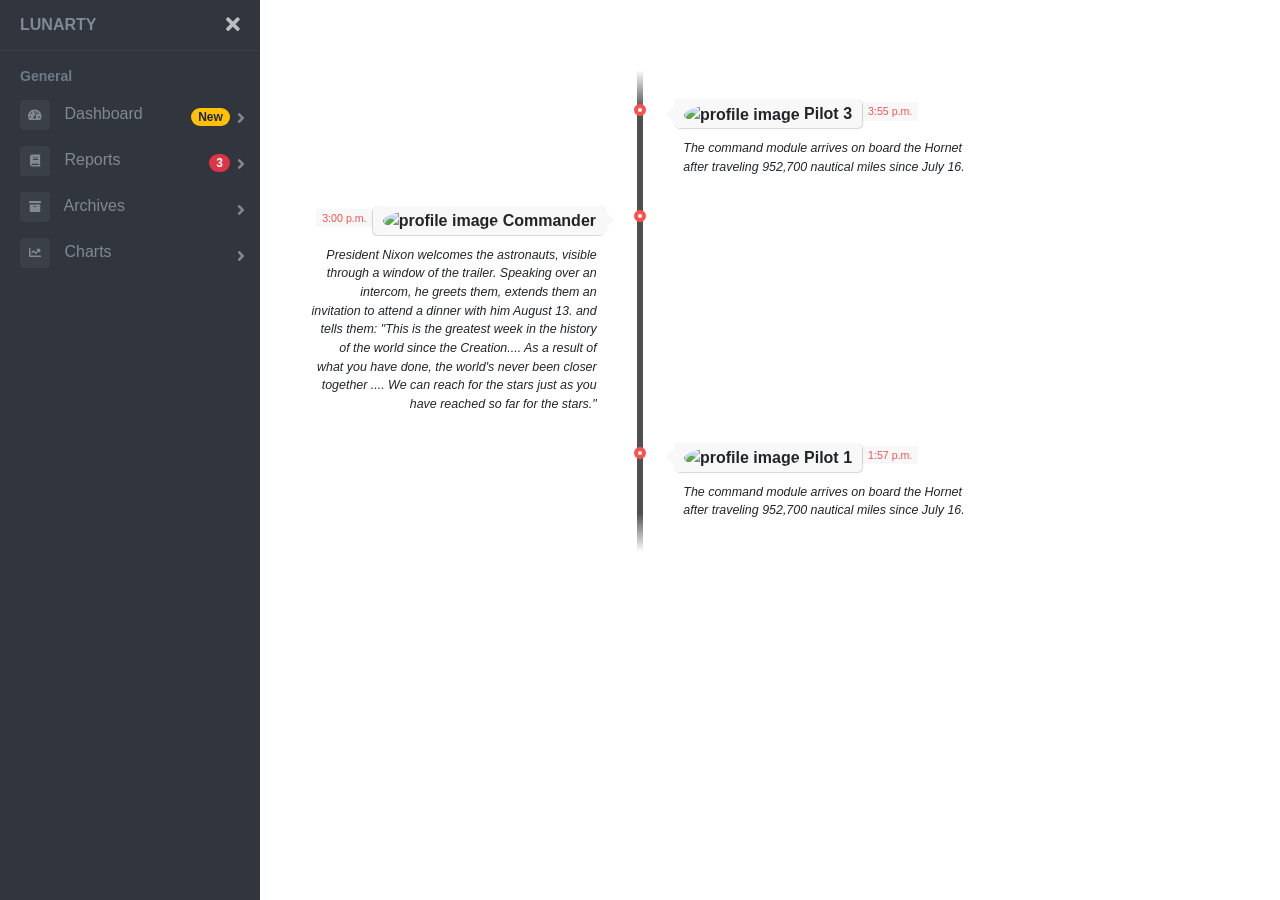
==== commit 4dfa9c87: "Update index.html" ====
--- a/archive/index.html
+++ b/archive/index.html
@@ -24,7 +24,7 @@
 		<nav id="sidebar" class="sidebar-wrapper">
 			<div class="sidebar-content">
 				<div class="sidebar-brand">
-					<a href="#">Header</a>
+					<a href="#">Lunarty</a>
 					<div id="close-sidebar">
 						<i class="fas fa-times"></i>
 					</div>
--- a/archive/style.css
+++ b/archive/style.css
@@ -62,14 +62,14 @@
   
   .direction-l {
     position: relative;
-    width: 300px;
+    width: 296px;
     float: left;
     text-align: right;
   }
   
   .direction-r {
     position: relative;
-    width: 300px;
+    width: 296px;
     float: right;
   }
   
@@ -203,7 +203,6 @@
   .direction-r {
       float: none;
       width: 100%;
-  
       text-align: center;
   }
   
@@ -776,3 +775,25 @@
       border-right: none;
   }
   
+.imgcard{
+  width:100%;
+  height: auto;
+  border-radius: 0px;
+  border-top-left-radius: 20px;
+  border-top-right-radius: 20px;
+}
+
+.cardimg {
+  box-shadow: 0 10px 20px rgba(0,0,0,0.19), 0 6px 6px rgba(0,0,0,0.23);
+  transition: all 0.3s cubic-bezier(.25,.8,.25,1);
+  border-radius: 20px;
+  margin-top: 30px;
+}
+
+.cardimg:hover {
+  box-shadow: 0 14px 28px rgba(0,0,0,0.25), 0 10px 10px rgba(0,0,0,0.22);
+}
+
+.imgdesc{
+  padding: 20px;
+}
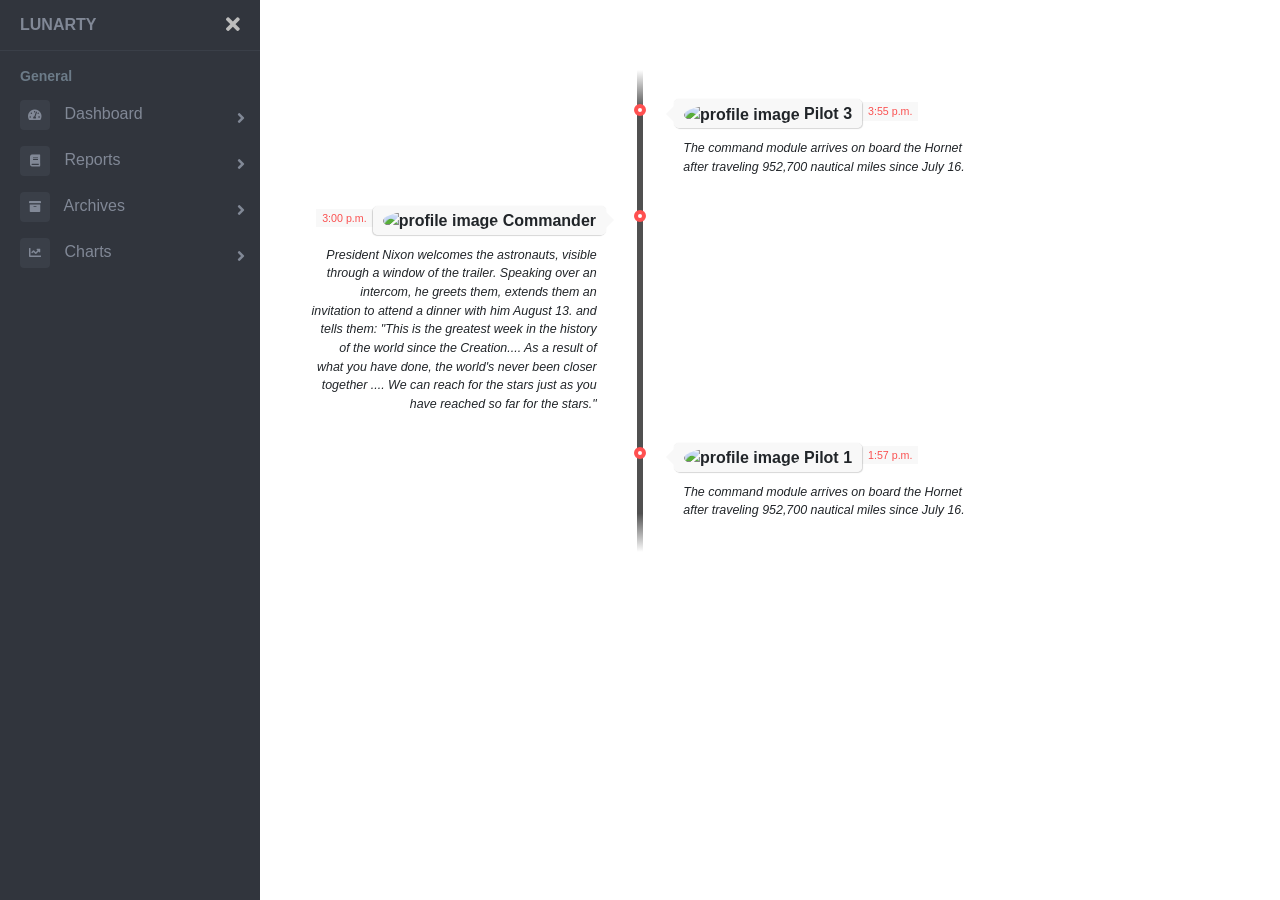
==== commit 761a8ef8: "Update index.html" ====
--- a/archive/index.html
+++ b/archive/index.html
@@ -46,13 +46,11 @@
 							<a href="#">
 								<i class="fa fa-tachometer-alt"></i>
 								<span>Dashboard</span>
-								<span class="badge badge-pill badge-warning">New</span>
 							</a>
 							<div class="sidebar-submenu">
 								<ul>
 									<li>
 										<a href="#">Archive 1
-											<span class="badge badge-pill badge-success">Pro</span>
 										</a>
 									</li>
 									<li>
@@ -68,7 +66,6 @@
 							<a href="#">
 								<i class="fa fa-book"></i>
 								<span>Reports</span>
-								<span class="badge badge-pill badge-danger">3</span>
 							</a>
 							<div class="sidebar-submenu">
 								<ul>
--- a/archive/style.css
+++ b/archive/style.css
@@ -15,6 +15,9 @@
     font-family: 'Open Sans', sans-serif;
     font-size: 112.5%;
     line-height: 1.6em;
+
+    
+
   }
   
   /* ================ The Timeline ================ */
@@ -285,15 +288,7 @@
   }
   
   }
-  
-  @media screen and (min-width: 400px ?? max-width: 660px) {
-  
-  .direction-l .desc,
-  .direction-r .desc {
-      margin: 1em 4em 0 4em;
-  }
-  
-  }
+ 
 
   @keyframes swing {
     0% {
@@ -652,6 +647,7 @@
     padding-top: 20px;
  
   }
+
   
   .page-wrapper .page-content > div {
     padding: 20px ;
@@ -781,6 +777,7 @@
   border-radius: 0px;
   border-top-left-radius: 20px;
   border-top-right-radius: 20px;
+  background: white;
 }
 
 .cardimg {
@@ -788,6 +785,7 @@
   transition: all 0.3s cubic-bezier(.25,.8,.25,1);
   border-radius: 20px;
   margin-top: 30px;
+  background-color: white;
 }
 
 .cardimg:hover {
@@ -796,4 +794,134 @@
 
 .imgdesc{
   padding: 20px;
-}+  padding-top: 5px;
+}
+
+.audio-player {
+  height: 50px;
+  border-top-left-radius: 20px;
+  border-top-right-radius: 20px;
+  width: 100%;
+  background: #444;
+  font-family: arial;
+  color: white;
+  font-size: 0.75em;
+  overflow: hidden;
+  display: grid;
+  grid-template-rows: 6px auto;
+}
+.audio-player .timeline1 {
+  background: white;
+  width: 100%;
+  position: relative;
+  cursor: pointer;
+  box-shadow: 0 2px 10px 0 #0008;
+}
+.audio-player .timeline1 .progress {
+  background: coral;
+  width: 0%;
+  height: 100%;
+  transition: 0.25s;
+}
+.audio-player .controls {
+  display: flex;
+  justify-content: space-between;
+  align-items: stretch;
+  padding: 0 20px;
+}
+.audio-player .controls > * {
+  display: flex;
+  justify-content: center;
+  align-items: center;
+}
+.audio-player .controls .toggle-play.play {
+  cursor: pointer;
+  position: relative;
+  left: 0;
+  height: 0;
+  width: 0;
+  border: 7px solid #0000;
+  border-left: 13px solid white;
+}
+.audio-player .controls .toggle-play.play:hover {
+  transform: scale(1.1);
+}
+.audio-player .controls .toggle-play.pause {
+  height: 15px;
+  width: 20px;
+  cursor: pointer;
+  position: relative;
+}
+.audio-player .controls .toggle-play.pause:before {
+  position: absolute;
+  top: 0;
+  left: 0px;
+  background: white;
+  content: "";
+  height: 15px;
+  width: 3px;
+}
+.audio-player .controls .toggle-play.pause:after {
+  position: absolute;
+  top: 0;
+  right: 8px;
+  background: white;
+  content: "";
+  height: 15px;
+  width: 3px;
+}
+.audio-player .controls .toggle-play.pause:hover {
+  transform: scale(1.1);
+}
+.audio-player .controls .time {
+  display: flex;
+}
+.audio-player .controls .time > * {
+  padding: 2px;
+}
+.audio-player .controls .volume-container {
+  cursor: pointer;
+  position: relative;
+  z-index: 2;
+}
+.audio-player .controls .volume-container .volume-button {
+  height: 26px;
+  display: flex;
+  align-items: center;
+}
+.audio-player .controls .volume-container .volume-button .volume {
+  transform: scale(0.7);
+}
+.audio-player .controls .volume-container .volume-slider {
+  position: absolute;
+  left: -3px;
+  top: 15px;
+  z-index: -1;
+  width: 0;
+  height: 15px;
+  background: white;
+  box-shadow: 0 0 20px #000a;
+  transition: 0.25s;
+}
+.audio-player .controls .volume-container .volume-slider .volume-percentage {
+  background: coral;
+  height: 100%;
+  width: 75%;
+}
+.audio-player .controls .volume-container:hover .volume-slider {
+  left: -123px;
+  width: 120px;
+}
+
+.time1{
+  background: #444;
+}
+ 
+@media screen and (min-width: 400px ) and ( max-width: 660px) {
+  
+  .direction-l .desc,
+  .direction-r .desc {
+      margin: 1em 4em 0 4em;
+  }
+  
+  }
